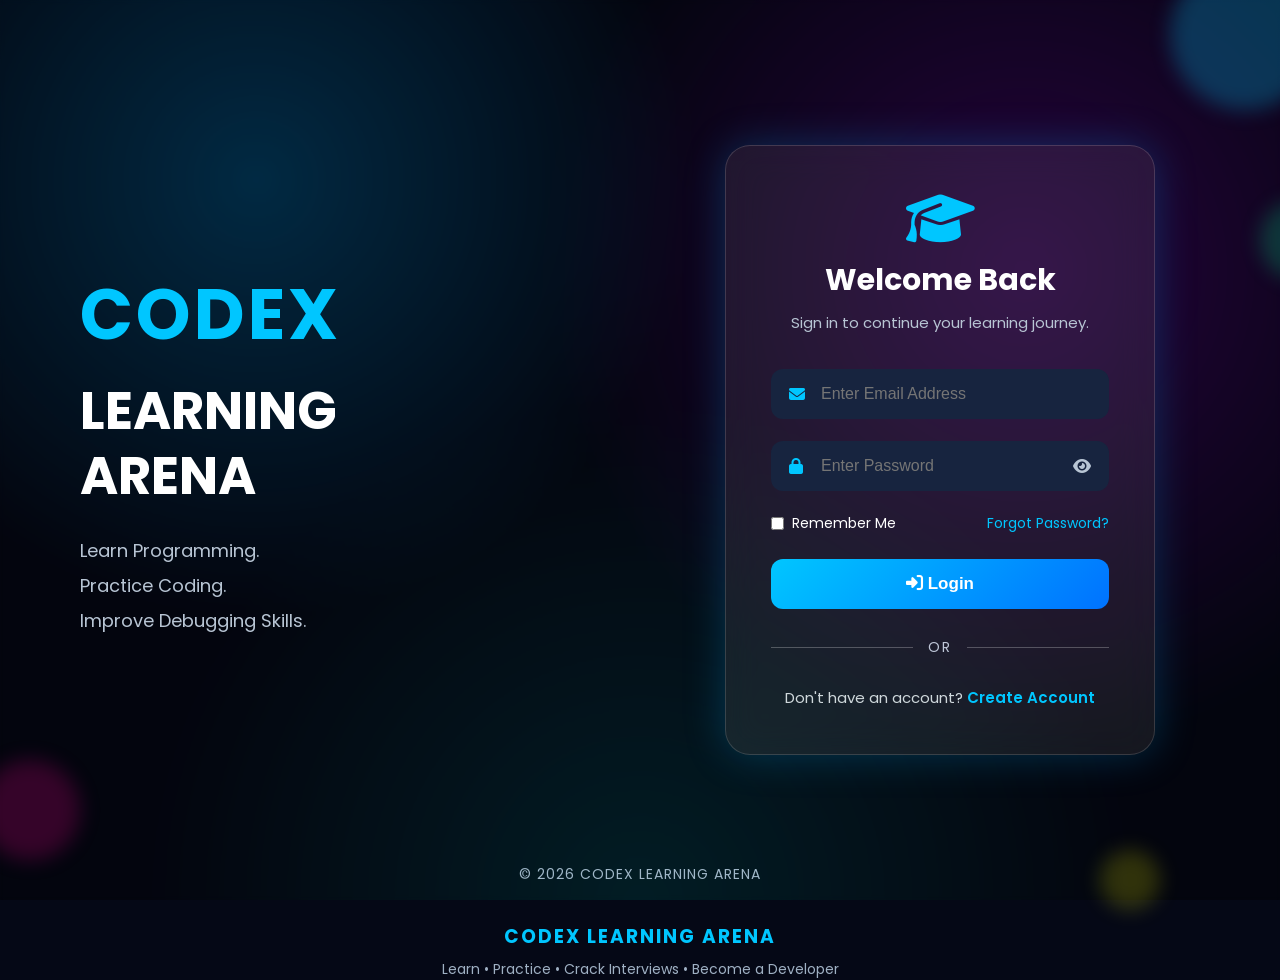
==== login.html @ ad96838d "Add Initial Changes" ====
<!DOCTYPE html>
<html lang="en">

<head>

    <meta charset="UTF-8">
    <meta name="viewport" content="width=device-width, initial-scale=1.0">

    <title>CODEX LEARNING ARENA | Login</title>

    <link rel="stylesheet" href="login.css">

    <!-- Google Font -->
    <link href="https://fonts.googleapis.com/css2?family=Poppins:wght@300;400;500;600;700&display=swap"
        rel="stylesheet">

    <!-- Font Awesome -->
    <link rel="stylesheet" href="https://cdnjs.cloudflare.com/ajax/libs/font-awesome/6.7.2/css/all.min.css">

</head>

<body>

    <!-- Background -->
    <div class="background"></div>

    <!-- Dark Overlay -->
    <div class="overlay"></div>

    <!-- Main Container -->
    <div class="container">

        <!-- LEFT SIDE -->
        <div class="left-panel">

            <h1>CODEX</h1>

            <h2>LEARNING<br>ARENA</h2>

            <p>
                Learn Programming.<br>
                Practice Coding.<br>
                Improve Debugging Skills.
            </p>

        </div>

        <!-- RIGHT SIDE -->
        <div class="right-panel">
            <!-- Login Card -->

            <div class="login-card" id="loginArea">

                <div class="logo">

                    <i class="fa-solid fa-graduation-cap"></i>

                    <h2>Welcome Back</h2>

                    <p>Sign in to continue your learning journey.</p>

                </div>

                <!-- Email -->

                <div class="input-box">

                    <i class="fa-solid fa-envelope"></i>

                    <input type="email" id="email" placeholder="Enter Email Address" autocomplete="email" required>

                </div>

                <!-- Password -->

                <div class="input-box">

                    <i class="fa-solid fa-lock"></i>

                    <input type="password" id="password" placeholder="Enter Password" autocomplete="current-password"
                        required>

                    <i class="fa-solid fa-eye" id="togglePassword" onclick="togglePassword()"></i>

                </div>

                <!-- Remember -->

                <div class="remember">

                    <label>

                        <input type="checkbox" id="rememberMe">

                        Remember Me

                    </label>

                    <a href="javascript:void(0)">
                        Forgot Password?
                    </a>

                </div>

                <!-- Login Button -->

                <button class="login-btn" onclick="loginUser()">

                    <i class="fa-solid fa-right-to-bracket"></i>

                    Login

                </button>

                <!-- Divider -->

                <div class="divider">

                    <span>OR</span>

                </div>

                <!-- Create Account -->

                <div class="register">

                    Don't have an account?

                    <a href="javascript:void(0)" onclick="openRegister()">

                        Create Account

                    </a>

                </div>

            </div>

        </div>
        <!-- Floating Glow Effects -->

        <div class="circle circle1"></div>

        <div class="circle circle2"></div>

        <div class="circle circle3"></div>

        <div class="circle circle4"></div>

        <!-- Bottom Text -->

        <div class="footer-text">

            <h3>CODEX LEARNING ARENA</h3>

            <p>
                Learn • Practice • Crack Interviews • Become a Developer
            </p>

        </div>

    </div>
    <!-- End Right Panel -->


    </div>
    <!-- End Container -->


    <!-- Loader -->

    <div id="loader">

        <div class="loader-circle"></div>

    </div>


    <!-- Background Music (Optional) -->

    <!-- <audio id="clickSound">

        <source src="assets/click.mp3" type="audio/mpeg">

    </audio> -->


    <!-- JavaScript -->

    <script src="data/login.js"></script>
    <!-- Create Account Modal -->

    <div id="registerModal" class="modal">

        <div class="modal-content">

            <span class="close" onclick="closeRegister()">
                &times;
            </span>

            <h2>Create Account</h2>

            <input type="text" id="newUsername" placeholder="Full Name">

            <input type="email" id="newEmail" placeholder="Email Address">

            <input type="password" id="newPassword" placeholder="Password">

            <button class="register-btn" onclick="createAccount()">

                Create Account

            </button>

        </div>

    </div>


    <footer>

        <p>

            © 2026 CODEX LEARNING ARENA

        </p>

    </footer>

</body>

</html>
---- login.css ----
/* ==========================================
   CODEX LEARNING ARENA
   LOGIN PAGE
========================================== */

* {
    margin: 0;
    padding: 0;
    box-sizing: border-box;
}

body {

    font-family: 'Poppins', sans-serif;

    background: #050816;

    overflow: hidden;

    height: 100vh;

    display: flex;

    justify-content: center;

    align-items: center;

    color: #fff;

}

/* ========================= */

.background {

    position: fixed;

    inset: 0;

    background:

        radial-gradient(circle at 20% 20%,
            rgba(0, 170, 255, .35),
            transparent 35%),

        radial-gradient(circle at 80% 30%,
            rgba(180, 0, 255, .30),
            transparent 40%),

        radial-gradient(circle at bottom,
            rgba(0, 255, 255, .15),
            transparent 45%),

        #050816;

    animation: bgMove 15s linear infinite;

    z-index: -3;

}

@keyframes bgMove {

    0% {

        transform: scale(1);

    }

    50% {

        transform: scale(1.08);

    }

    100% {

        transform: scale(1);

    }

}

/* ========================= */

.overlay {

    position: fixed;

    inset: 0;

    background:

        rgba(0, 0, 0, .35);

    z-index: -2;

    backdrop-filter: blur(2px);

}

/* ========================= */

.container {

    width: 1200px;

    max-width: 95%;

    height: 700px;

    display: flex;

    justify-content: space-between;

    align-items: center;

}

/* ========================= */

.left-panel {

    width: 45%;

    padding: 40px;

}

.left-panel h1 {

    font-size: 70px;

    font-weight: 700;

    color: #00c6ff;

    letter-spacing: 3px;

}

.left-panel h2 {

    font-size: 52px;

    margin-top: 10px;

    line-height: 65px;

}

.left-panel p {

    margin-top: 25px;

    font-size: 18px;

    color: #b8c5d4;

    line-height: 35px;

}

/* ========================= */

.right-panel {

    width: 50%;

    display: flex;

    justify-content: center;

    align-items: center;

    position: relative;

}

/* ==========================================
   LOGIN CARD
========================================== */

.login-card {

    width: 430px;

    background: rgba(255, 255, 255, .08);

    border: 1px solid rgba(255, 255, 255, .15);

    backdrop-filter: blur(18px);

    border-radius: 25px;

    padding: 45px;

    box-shadow:
        0 0 40px rgba(0, 170, 255, .25);

    transition: .4s;

}

.login-card:hover {

    transform: translateY(-8px);

    box-shadow:
        0 0 60px rgba(0, 170, 255, .45);

}

/* ========================== */

.logo {

    text-align: center;

    margin-bottom: 35px;

}

.logo i {

    font-size: 55px;

    color: #00c6ff;

    margin-bottom: 12px;

}

.logo h2 {

    font-size: 30px;

    margin-bottom: 8px;

}

.logo p {

    color: #b8c5d4;

    font-size: 15px;

}

/* ========================== */

.input-box {

    position: relative;

    margin-bottom: 22px;

}

.input-box input {

    width: 100%;

    padding: 16px 50px;

    border: none;

    outline: none;

    border-radius: 12px;

    background: #17243f;

    color: #fff;

    font-size: 16px;

    transition: .3s;

}

.input-box input:focus {

    border: 2px solid #00c6ff;

    box-shadow:
        0 0 15px rgba(0, 198, 255, .4);

}

.input-box i:first-child {

    position: absolute;

    left: 18px;

    top: 50%;

    transform: translateY(-50%);

    color: #00c6ff;

}

#togglePassword {

    position: absolute;

    right: 18px;

    top: 50%;

    transform: translateY(-50%);

    cursor: pointer;

    color: #b8c5d4;

}

/* ========================== */

.remember {

    display: flex;

    justify-content: space-between;

    align-items: center;

    margin-bottom: 25px;

    font-size: 14px;

}

.remember label {

    display: flex;

    gap: 8px;

    align-items: center;

}

.remember a {

    color: #00c6ff;

    text-decoration: none;

}

.remember a:hover {

    text-decoration: underline;

}

/* ========================== */

.login-btn {

    width: 100%;

    padding: 15px;

    border: none;

    border-radius: 12px;

    background: linear-gradient(135deg, #00c6ff, #0072ff);

    color: #fff;

    font-size: 17px;

    font-weight: 600;

    cursor: pointer;

    transition: .35s;

}

.login-btn:hover {

    transform: translateY(-3px);

    box-shadow:
        0 10px 25px rgba(0, 198, 255, .4);

}

/* ==========================================
   DIVIDER
========================================== */

.divider {

    display: flex;

    align-items: center;

    justify-content: center;

    margin: 28px 0;

}

.divider::before,
.divider::after {

    content: "";

    flex: 1;

    height: 1px;

    background: rgba(255, 255, 255, .25);

}

.divider span {

    margin: 0 15px;

    color: #bfc7d8;

    font-size: 14px;

    letter-spacing: 2px;

}

/* ==========================================
   SOCIAL LOGIN
========================================== */

.social-login {

    display: flex;

    justify-content: center;

    gap: 20px;

    margin-bottom: 25px;

}

.social-login button {

    width: 55px;

    height: 55px;

    border: none;

    border-radius: 50%;

    background: #17243f;

    color: white;

    font-size: 22px;

    cursor: pointer;

    transition: .35s;

}

.social-login button:hover {

    background: #00c6ff;

    transform: translateY(-8px) rotate(360deg);

    box-shadow: 0 0 20px rgba(0, 198, 255, .6);

}

/* ==========================================
   REGISTER
========================================== */

.register {

    text-align: center;

    font-size: 15px;

    color: #cfd8dc;

}

.register a {

    color: #00c6ff;

    text-decoration: none;

    font-weight: 600;

}

.register a:hover {

    text-decoration: underline;

}

/* ==========================================
   FLOATING CIRCLES
========================================== */

.circle {

    position: absolute;

    border-radius: 50%;

    filter: blur(10px);

    animation: float 6s ease-in-out infinite;

}

.circle1 {

    width: 150px;

    height: 150px;

    background: rgba(0, 198, 255, .25);

    top: -40px;

    right: -40px;

}

.circle2 {

    width: 100px;

    height: 100px;

    background: rgba(255, 0, 150, .20);

    bottom: 40px;

    left: -20px;

    animation-delay: 1s;

}

.circle3 {

    width: 80px;

    height: 80px;

    background: rgba(0, 255, 150, .20);

    top: 200px;

    right: -60px;

    animation-delay: 2s;

}

.circle4 {

    width: 60px;

    height: 60px;

    background: rgba(255, 255, 0, .18);

    bottom: -10px;

    right: 120px;

    animation-delay: 3s;

}

@keyframes float {

    0% {

        transform: translateY(0px);

    }

    50% {

        transform: translateY(-20px);

    }

    100% {

        transform: translateY(0px);

    }

}

/* ==========================================
   FOOTER TEXT
========================================== */

.footer-text {

    position: absolute;

    bottom: -80px;

    left: 50%;

    transform: translateX(-50%);

    text-align: center;

}

.footer-text h3 {

    color: #00c6ff;

    letter-spacing: 2px;

    margin-bottom: 8px;

}

.footer-text p {

    color: #9fb0c3;

    font-size: 14px;

}

/* ==========================================
   REGISTER MODAL
========================================== */

.modal {

    display: none;

    position: fixed;

    inset: 0;

    background: rgba(0, 0, 0, .75);

    justify-content: center;

    align-items: center;

    z-index: 999;

}

.modal-content {

    width: 420px;

    background: #10182b;

    border-radius: 20px;

    padding: 35px;

    box-shadow: 0 0 40px rgba(0, 198, 255, .35);

    animation: popup .4s ease;

}

@keyframes popup {

    from {

        opacity: 0;

        transform: scale(.8);

    }

    to {

        opacity: 1;

        transform: scale(1);

    }

}

.modal-content h2 {

    text-align: center;

    margin-bottom: 25px;

    color: #00c6ff;

}

.modal-content input {

    width: 100%;

    padding: 15px;

    margin-bottom: 18px;

    border: none;

    outline: none;

    border-radius: 12px;

    background: #17243f;

    color: white;

    font-size: 15px;

}

.modal-content input:focus {

    border: 2px solid #00c6ff;

}

.register-btn {

    width: 100%;

    padding: 15px;

    border: none;

    border-radius: 12px;

    background: #00c6ff;

    color: white;

    cursor: pointer;

    font-size: 17px;

    transition: .3s;

}

.register-btn:hover {

    background: #0095ff;

}

.close {

    float: right;

    font-size: 28px;

    cursor: pointer;

    color: white;

}

/* ==========================================
   LOADER
========================================== */

#loader {

    display: none;

    position: fixed;

    inset: 0;

    background: #050816;

    justify-content: center;

    align-items: center;

    z-index: 9999;

}

.loader-circle {

    width: 80px;

    height: 80px;

    border: 8px solid rgba(255, 255, 255, .2);

    border-top: 8px solid #00c6ff;

    border-radius: 50%;

    animation: spin 1s linear infinite;

}

@keyframes spin {

    100% {

        transform: rotate(360deg);

    }

}

/* ==========================================
   FOOTER
========================================== */

footer {

    position: fixed;

    bottom: 15px;

    left: 50%;

    transform: translateX(-50%);

    color: #a0b7c8;

    font-size: 14px;

    letter-spacing: 1px;

}

/* ==========================================
   RESPONSIVE
========================================== */

@media(max-width:992px) {

    .container {

        flex-direction: column;

        justify-content: center;

        gap: 40px;

        height: auto;

        padding: 40px 20px;

    }

    .left-panel {

        width: 100%;

        text-align: center;

    }

    .left-panel h1 {

        font-size: 48px;

    }

    .left-panel h2 {

        font-size: 34px;

        line-height: 45px;

    }

    .right-panel {

        width: 100%;

    }

    .login-card {

        width: 100%;

        max-width: 430px;

    }

}

@media(max-width:600px) {

    .left-panel h1 {

        font-size: 36px;

    }

    .left-panel h2 {

        font-size: 26px;

        line-height: 36px;

    }

    .login-card {

        padding: 25px;

    }

    .input-box input {

        padding: 14px 45px;

    }

    .social-login {

        gap: 12px;

    }

    .social-login button {

        width: 48px;

        height: 48px;

    }

}
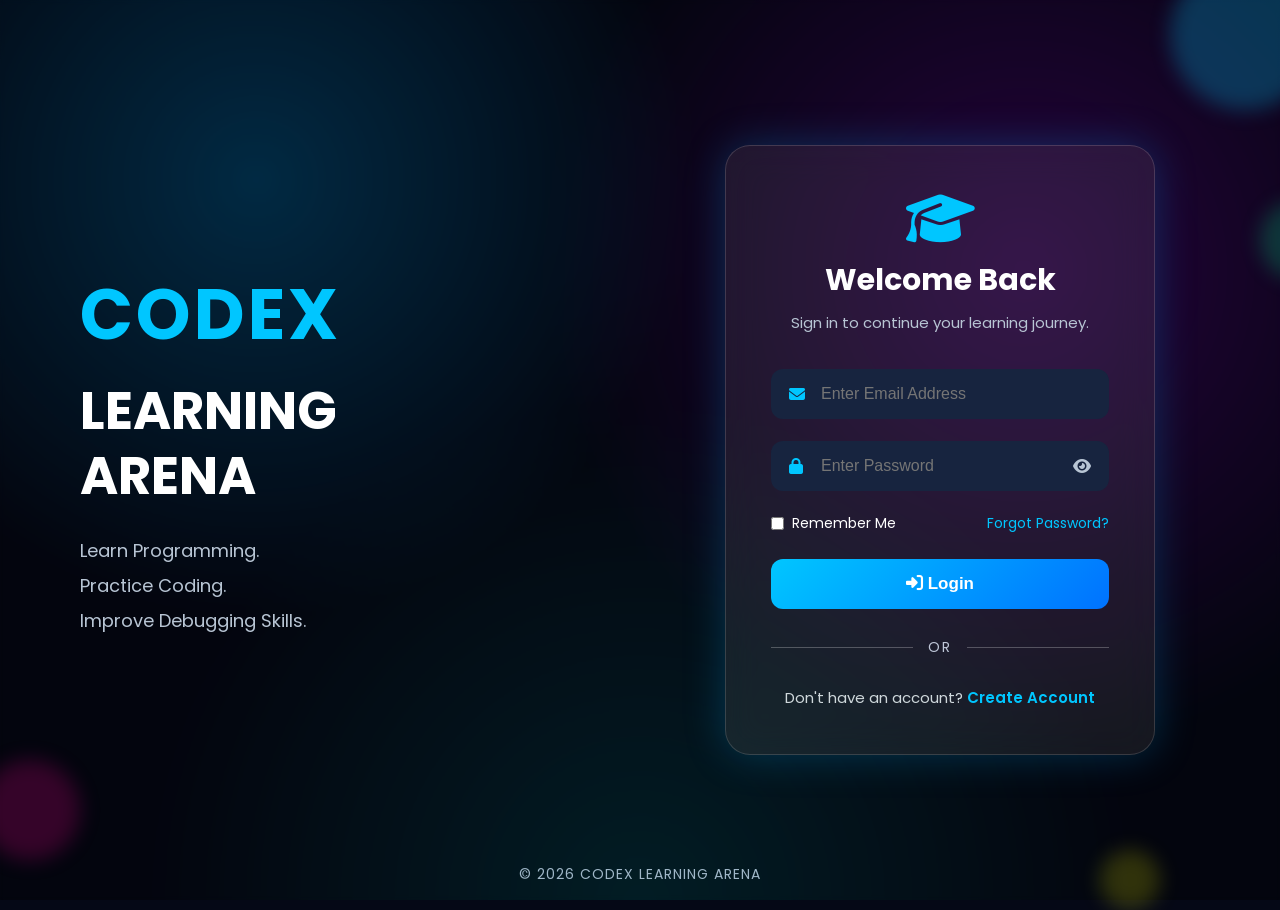
==== commit d4ca0083: "initial commit" ====
--- a/login.html
+++ b/login.html
@@ -128,7 +128,7 @@
 
                     <a href="javascript:void(0)" onclick="openRegister()">
 
-                        Create Account
+                        Create Account 
 
                     </a>
 
@@ -149,15 +149,7 @@
 
         <!-- Bottom Text -->
 
-        <div class="footer-text">
-
-            <h3>CODEX LEARNING ARENA</h3>
-
-            <p>
-                Learn • Practice • Crack Interviews • Become a Developer
-            </p>
-
-        </div>
+      
 
     </div>
     <!-- End Right Panel -->
